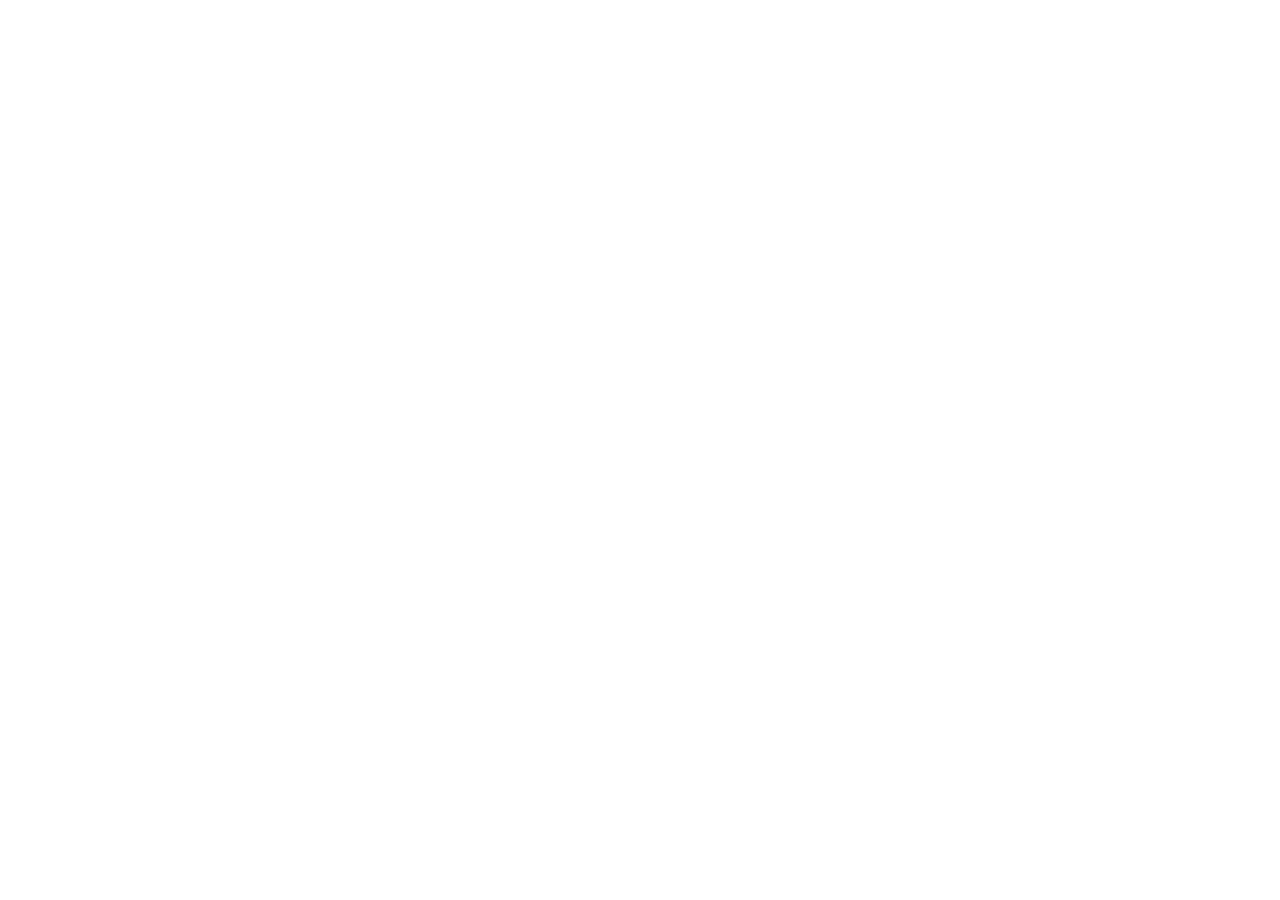
==== index.html @ cd39c68b "Primeiro Commit" ====
<!DOCTYPE html>
<html lang="pt-BR">
<head>

    <!-- Arthur Diniz -->
     <!-- João Vitor Freiria --> 
    <meta charset="UTF-8">
    <meta name="viewport" content="width=device-width, initial-scale=1.0">
    <title>The story of the Valorant characters.</title>
    <link rel="stylesheet" href="style.css">

    
</head>
<body>
    
</body>
</html>
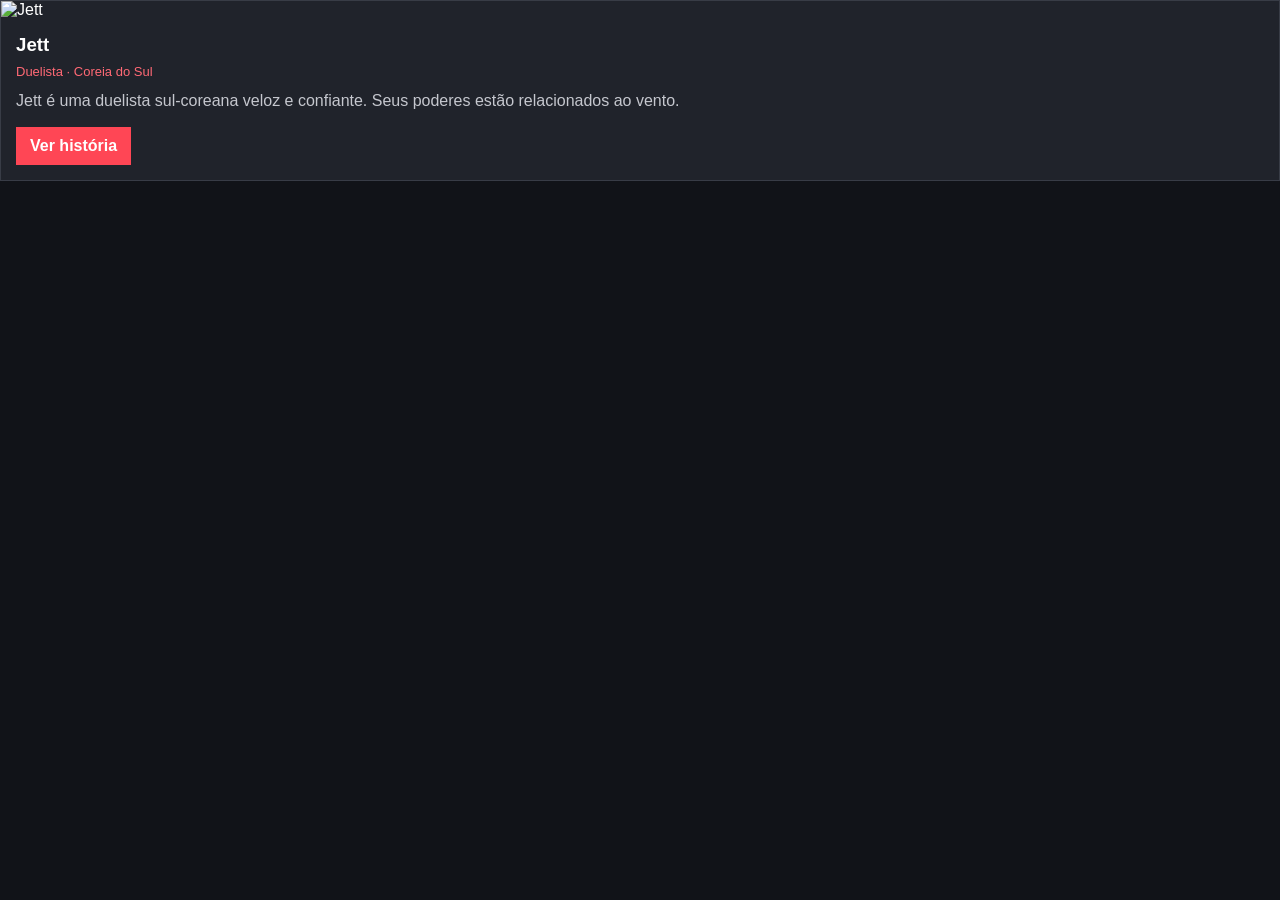
==== commit bb0e2c36: "segundo commit" ====
--- a/index.html
+++ b/index.html
@@ -9,9 +9,29 @@
     <title>The story of the Valorant characters.</title>
     <link rel="stylesheet" href="style.css">
 
-    
+
 </head>
 <body>
-    
+    <div class="card">
+    <img src="imagens/jett.svg" alt="Jett">
+
+    <div class="conteudo">
+        <h3>Jett</h3>
+
+        <div class="tag">
+            Duelista · Coreia do Sul
+        </div>
+
+        <p>
+            Jett é uma duelista sul-coreana
+            veloz e confiante. Seus poderes
+            estão relacionados ao vento.
+        </p>
+
+        <a class="botao" href="jett.html">
+            Ver história
+        </a>
+    </div>
+</div>
 </body>
 </html>
--- a/style.css
+++ b/style.css
@@ -0,0 +1,172 @@
+* {
+    margin: 0;
+    padding: 0;
+    box-sizing: border-box;
+}
+
+body {
+    font-family: Arial, sans-serif;
+    background: #111318;
+    color: white;
+}
+
+header {
+    background: #20232b;
+    padding: 20px;
+    display: flex;
+    justify-content: space-between;
+    align-items: center;
+    gap: 15px;
+    flex-wrap: wrap;
+    border-bottom: 3px solid #ff4655;
+}
+
+header h1 {
+    color: #ff4655;
+}
+
+nav {
+    display: flex;
+    gap: 15px;
+}
+
+nav a {
+    color: white;
+    text-decoration: none;
+}
+
+nav a:hover {
+    color: #ff4655;
+}
+
+main {
+    width: 92%;
+    max-width: 1200px;
+    margin: 30px auto;
+}
+
+.intro {
+    text-align: center;
+    margin-bottom: 25px;
+    animation: aparecer 1s;
+}
+
+.intro h2 {
+    margin-bottom: 10px;
+}
+
+.grade {
+    display: grid;
+    grid-template-columns: repeat(3, 1fr);
+    gap: 20px;
+}
+
+.card {
+    background: #20232b;
+    border: 1px solid #383c46;
+    position: relative;
+    transition: transform .2s;
+    overflow: hidden;
+}
+
+.card:hover {
+    transform: translateY(-5px);
+}
+
+.card img {
+    width: 100%;
+    display: block;
+}
+
+.conteudo {
+    padding: 15px;
+}
+
+.conteudo h3 {
+    margin-bottom: 8px;
+}
+
+.conteudo p {
+    color: #c5c7ce;
+    line-height: 1.5;
+}
+
+.tag {
+    color: #ff6975;
+    font-size: 13px;
+    margin-bottom: 10px;
+}
+
+.botao {
+    display: inline-block;
+    margin-top: 14px;
+    background: #ff4655;
+    color: white;
+    padding: 10px 14px;
+    text-decoration: none;
+    font-weight: bold;
+}
+
+.botao:hover {
+    background: #d92f3e;
+}
+
+.historia {
+    background: #20232b;
+    padding: 25px;
+    max-width: 850px;
+    margin: 0 auto;
+}
+
+.historia img {
+    width: 100%;
+    max-width: 640px;
+    display: block;
+    margin: 0 auto 20px;
+}
+
+.historia h2 {
+    color: #ff4655;
+    margin-bottom: 12px;
+}
+
+.historia p {
+    color: #d6d6d6;
+    line-height: 1.8;
+    margin-bottom: 15px;
+}
+
+footer {
+    text-align: center;
+    background: #20232b;
+    padding: 18px;
+    margin-top: 35px;
+    color: #aaa;
+}
+
+@keyframes aparecer {
+    from {
+        opacity: 0;
+    }
+
+    to {
+        opacity: 1;
+    }
+}
+
+@media (max-width: 800px) {
+    .grade {
+        grid-template-columns: repeat(2, 1fr);
+    }
+}
+
+@media (max-width: 520px) {
+    header {
+        flex-direction: column;
+        text-align: center;
+    }
+
+    .grade {
+        grid-template-columns: 1fr;
+    }
+}
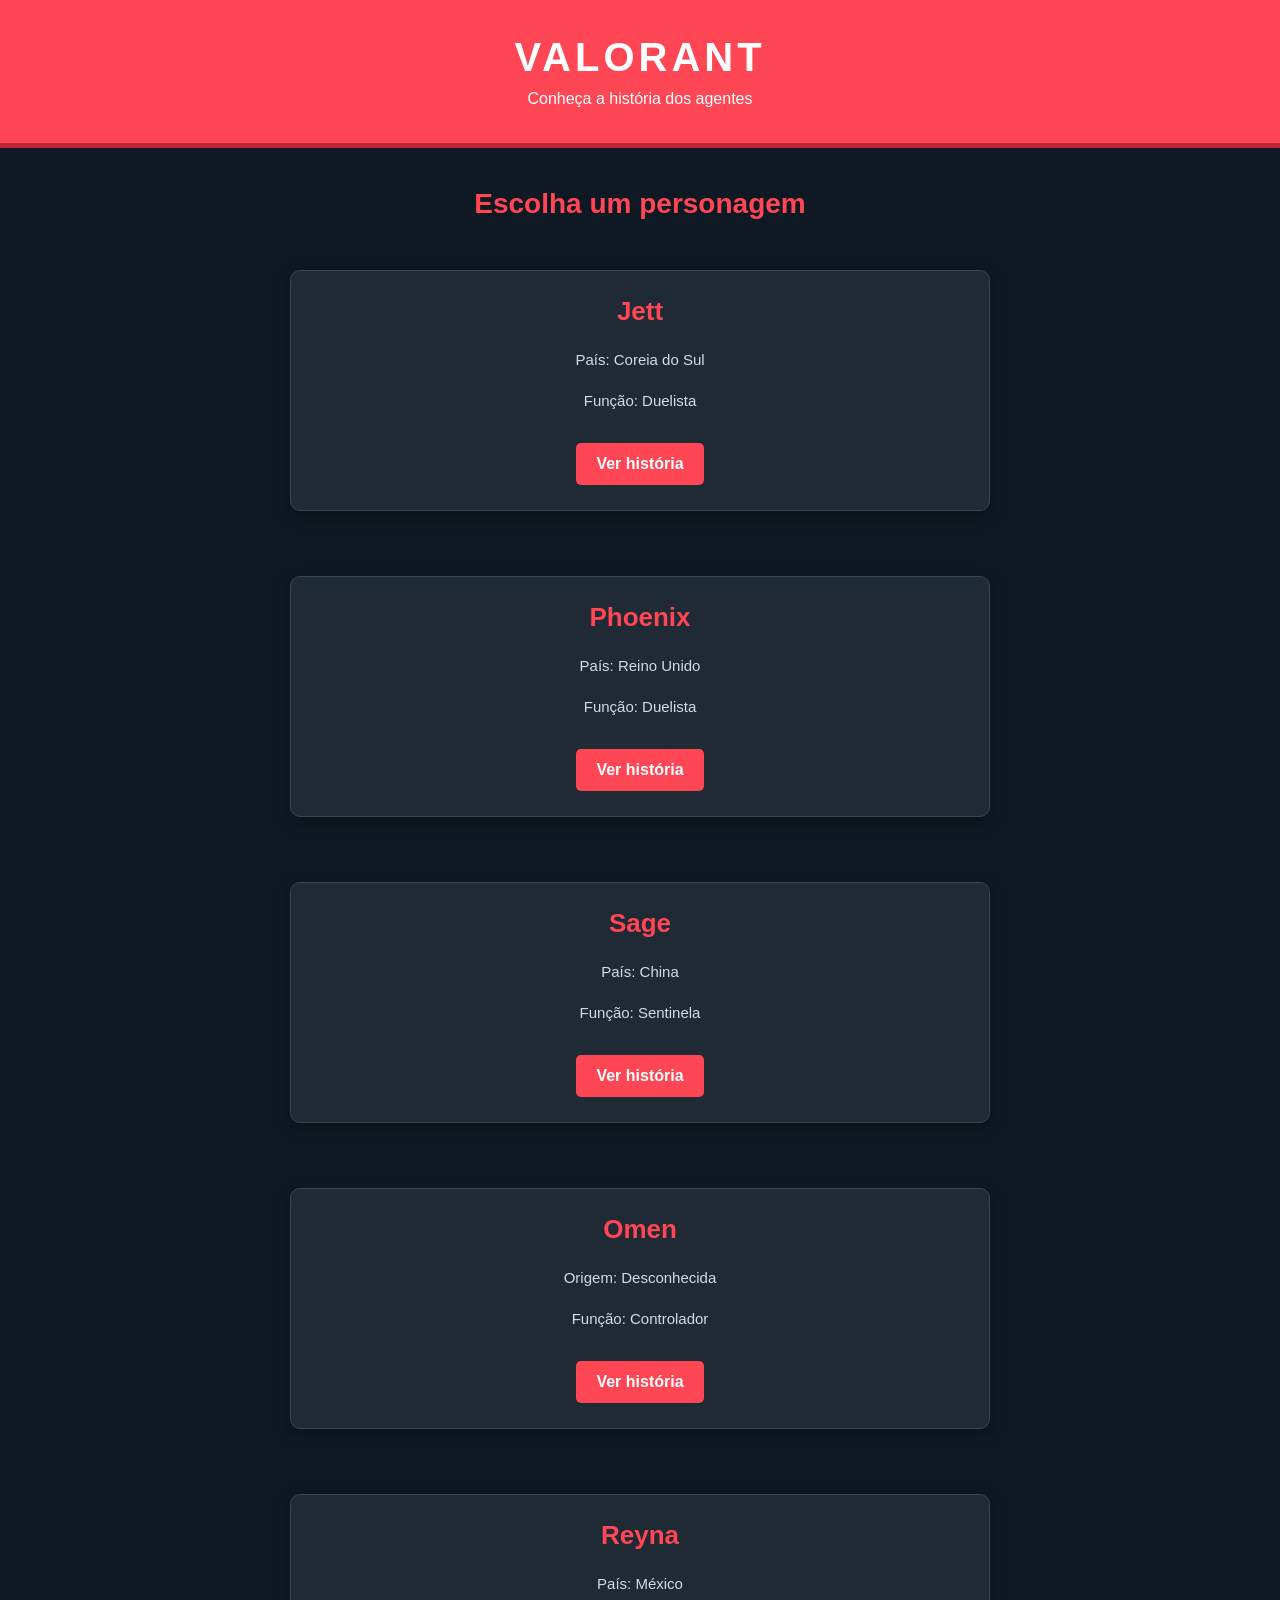
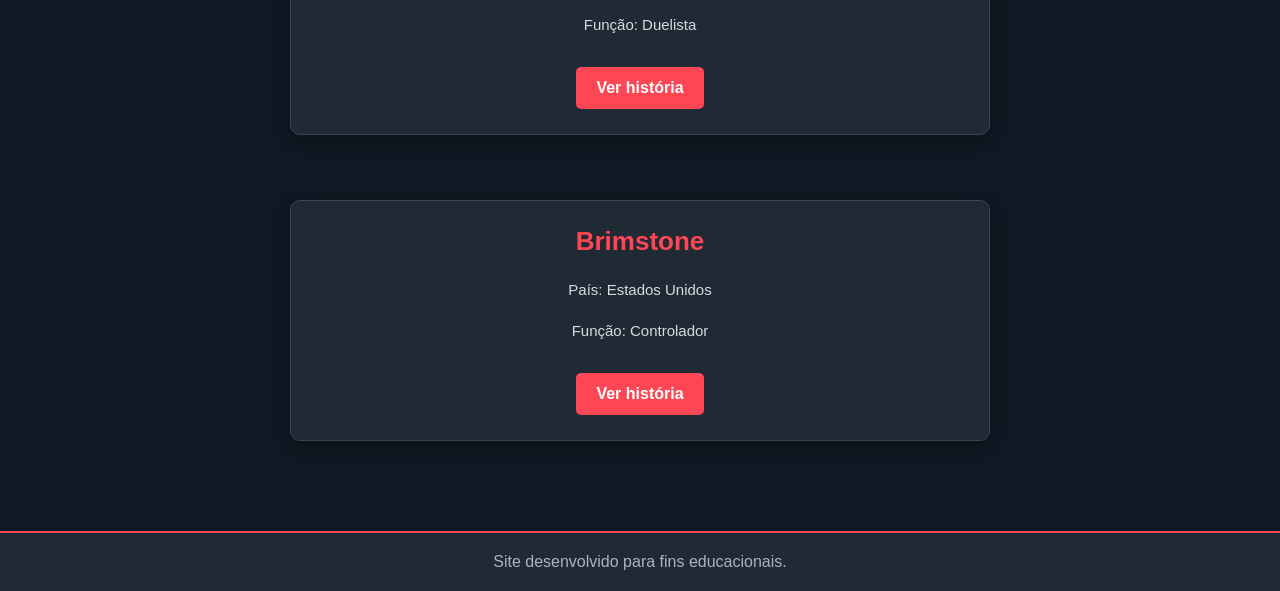
==== commit fa14b0a0: "Segundo Commit" ====
--- a/index.html
+++ b/index.html
@@ -1,37 +1,72 @@
 <!DOCTYPE html>
 <html lang="pt-BR">
 <head>
-
-    <!-- Arthur Diniz -->
-     <!-- João Vitor Freiria --> 
     <meta charset="UTF-8">
     <meta name="viewport" content="width=device-width, initial-scale=1.0">
-    <title>The story of the Valorant characters.</title>
+    <title>Histórias de VALORANT</title>
     <link rel="stylesheet" href="style.css">
-
 
 </head>
 <body>
-    <div class="card">
-    <img src="imagens/jett.svg" alt="Jett">
 
-    <div class="conteudo">
-        <h3>Jett</h3>
+    <header>
+        <h1>VALORANT</h1>
+        <p>Conheça a história dos agentes</p>
+    </header>
 
-        <div class="tag">
-            Duelista · Coreia do Sul
+    <main>
+        <h2>Escolha um personagem</h2>
+
+        <div class="container">
+
+            <div class="card">
+                <h3>Jett</h3>
+                <p>País: Coreia do Sul</p>
+                <p>Função: Duelista</p>
+                <a href="jett.html">Ver história</a>
+            </div>
+
+            <div class="card">
+                <h3>Phoenix</h3>
+                <p>País: Reino Unido</p>
+                <p>Função: Duelista</p>
+                <a href="phonix.html">Ver história</a>
+            </div>
+
+            <div class="card">
+                <h3>Sage</h3>
+                <p>País: China</p>
+                <p>Função: Sentinela</p>
+                <a href="sage.html">Ver história</a>
+            </div>
+
+            <div class="card">
+                <h3>Omen</h3>
+                <p>Origem: Desconhecida</p>
+                <p>Função: Controlador</p>
+                <a href="omen.html">Ver história</a>
+            </div>
+
+            <div class="card">
+                <h3>Reyna</h3>
+                <p>País: México</p>
+                <p>Função: Duelista</p>
+                <a href="reyna.html">Ver história</a>
+            </div>
+
+            <div class="card">
+                <h3>Brimstone</h3>
+                <p>País: Estados Unidos</p>
+                <p>Função: Controlador</p>
+                <a href="brimstone.html">Ver história</a>
+            </div>
+
         </div>
+    </main>
 
-        <p>
-            Jett é uma duelista sul-coreana
-            veloz e confiante. Seus poderes
-            estão relacionados ao vento.
-        </p>
+    <footer>
+        <p>Site desenvolvido para fins educacionais.</p>
+    </footer>
 
-        <a class="botao" href="jett.html">
-            Ver história
-        </a>
-    </div>
-</div>
 </body>
-</html>+</html>
--- a/style.css
+++ b/style.css
@@ -1,3 +1,5 @@
+
+/* Configurações gerais */
 * {
     margin: 0;
     padding: 0;
@@ -6,167 +8,150 @@
 
 body {
     font-family: Arial, sans-serif;
-    background: #111318;
+    background-color: #0f1923;
     color: white;
 }
 
+/* Cabeçalho */
 header {
-    background: #20232b;
-    padding: 20px;
-    display: flex;
-    justify-content: space-between;
-    align-items: center;
-    gap: 15px;
-    flex-wrap: wrap;
-    border-bottom: 3px solid #ff4655;
+    background-color: #ff4655;
+    text-align: center;
+    padding: 35px 20px;
+    border-bottom: 5px solid #bd2635;
 }
 
 header h1 {
+    font-size: 40px;
+    letter-spacing: 4px;
+    margin-bottom: 10px;
+}
+
+header p {
+    font-size: 16px;
+    color: #ffffff;
+}
+
+/* Conteúdo principal */
+/* Centralizar os cards das histórias */
+main {
+    display: flex;
+    flex-direction: column;
+    align-items: center;
+    justify-content: center;
+    padding: 40px 20px;
+    text-align: center;
+}
+
+main .card {
+    width: 100%;
+    max-width: 700px;
+    margin: 20px auto;
+}
+
+main > h2 {
+    font-size: 28px;
+    margin-bottom: 30px;
     color: #ff4655;
 }
 
-nav {
+/* Organização dos cards */
+.container {
     display: flex;
-    gap: 15px;
+    flex-wrap: wrap;
+    justify-content: center;
+    gap: 25px;
+    max-width: 1200px;
+    margin: auto;
 }
 
-nav a {
+/* Cards dos personagens e das histórias */
+.card {
+    display: flex;
+    flex-direction: column;
+    align-items: center;
+    
+    background-color: #1f2a35;
+    border: 1px solid #374653;
+    border-radius: 10px;
+    width: 280px;
+    padding: 25px;
+    margin: 10px;
+    box-shadow: 0 5px 15px #00000050;
+    transition: 0.3s;
+}
+
+/* Efeito ao passar o mouse */
+.card:hover {
+    transform: translateY(-8px);
+    border-color: #ff4655;
+    box-shadow: 0 10px 25px #ff465530;
+}
+
+/* Títulos dos cards */
+.card h2,
+.card h3 {
+    color: #ff4655;
+    margin-bottom: 20px;
+}
+
+.card h3 {
+    font-size: 26px;
+}
+
+/* Textos dos cards */
+.card p {
+    color: #d5dbe0;
+    font-size: 15px;
+    line-height: 1.7;
+    margin-bottom: 15px;
+}
+
+/* Botões */
+.card a {
+    display: inline-block;
+    background-color: #ff4655;
     color: white;
     text-decoration: none;
+    padding: 12px 20px;
+    margin-top: 15px;
+    border-radius: 5px;
+    font-weight: bold;
+    transition: 0.3s;
 }
 
-nav a:hover {
+/* Efeito do botão */
+.card a:hover {
+    background-color: white;
     color: #ff4655;
 }
 
-main {
-    width: 92%;
-    max-width: 1200px;
-    margin: 30px auto;
+/* Rodapé */
+footer {
+    background-color: #1f2a35;
+    color: #aab4be;
+    text-align: center;
+    padding: 20px;
+    margin-top: 30px;
+    border-top: 2px solid #ff4655;
 }
 
-.intro {
-    text-align: center;
-    margin-bottom: 25px;
-    animation: aparecer 1s;
-}
-
-.intro h2 {
-    margin-bottom: 10px;
-}
-
-.grade {
-    display: grid;
-    grid-template-columns: repeat(3, 1fr);
-    gap: 20px;
-}
-
-.card {
-    background: #20232b;
-    border: 1px solid #383c46;
-    position: relative;
-    transition: transform .2s;
-    overflow: hidden;
-}
-
-.card:hover {
-    transform: translateY(-5px);
-}
-
-.card img {
-    width: 100%;
-    display: block;
-}
-
-.conteudo {
-    padding: 15px;
-}
-
-.conteudo h3 {
-    margin-bottom: 8px;
-}
-
-.conteudo p {
-    color: #c5c7ce;
-    line-height: 1.5;
-}
-
-.tag {
-    color: #ff6975;
-    font-size: 13px;
-    margin-bottom: 10px;
-}
-
-.botao {
-    display: inline-block;
-    margin-top: 14px;
-    background: #ff4655;
-    color: white;
-    padding: 10px 14px;
-    text-decoration: none;
-    font-weight: bold;
-}
-
-.botao:hover {
-    background: #d92f3e;
-}
-
-.historia {
-    background: #20232b;
-    padding: 25px;
-    max-width: 850px;
-    margin: 0 auto;
-}
-
-.historia img {
-    width: 100%;
-    max-width: 640px;
-    display: block;
-    margin: 0 auto 20px;
-}
-
-.historia h2 {
-    color: #ff4655;
-    margin-bottom: 12px;
-}
-
-.historia p {
-    color: #d6d6d6;
-    line-height: 1.8;
-    margin-bottom: 15px;
-}
-
-footer {
-    text-align: center;
-    background: #20232b;
-    padding: 18px;
-    margin-top: 35px;
-    color: #aaa;
-}
-
-@keyframes aparecer {
-    from {
-        opacity: 0;
+/* Ajustes para celulares */
+@media (max-width: 600px) {
+    header h1 {
+        font-size: 30px;
     }
 
-    to {
-        opacity: 1;
+    main {
+        padding: 25px 10px;
+    }
+
+    .container {
+        gap: 10px;
+    }
+
+    .card {
+        width: 100%;
+        max-width: 350px;
+        margin: 10px auto;
     }
 }
-
-@media (max-width: 800px) {
-    .grade {
-        grid-template-columns: repeat(2, 1fr);
-    }
-}
-
-@media (max-width: 520px) {
-    header {
-        flex-direction: column;
-        text-align: center;
-    }
-
-    .grade {
-        grid-template-columns: 1fr;
-    }
-}
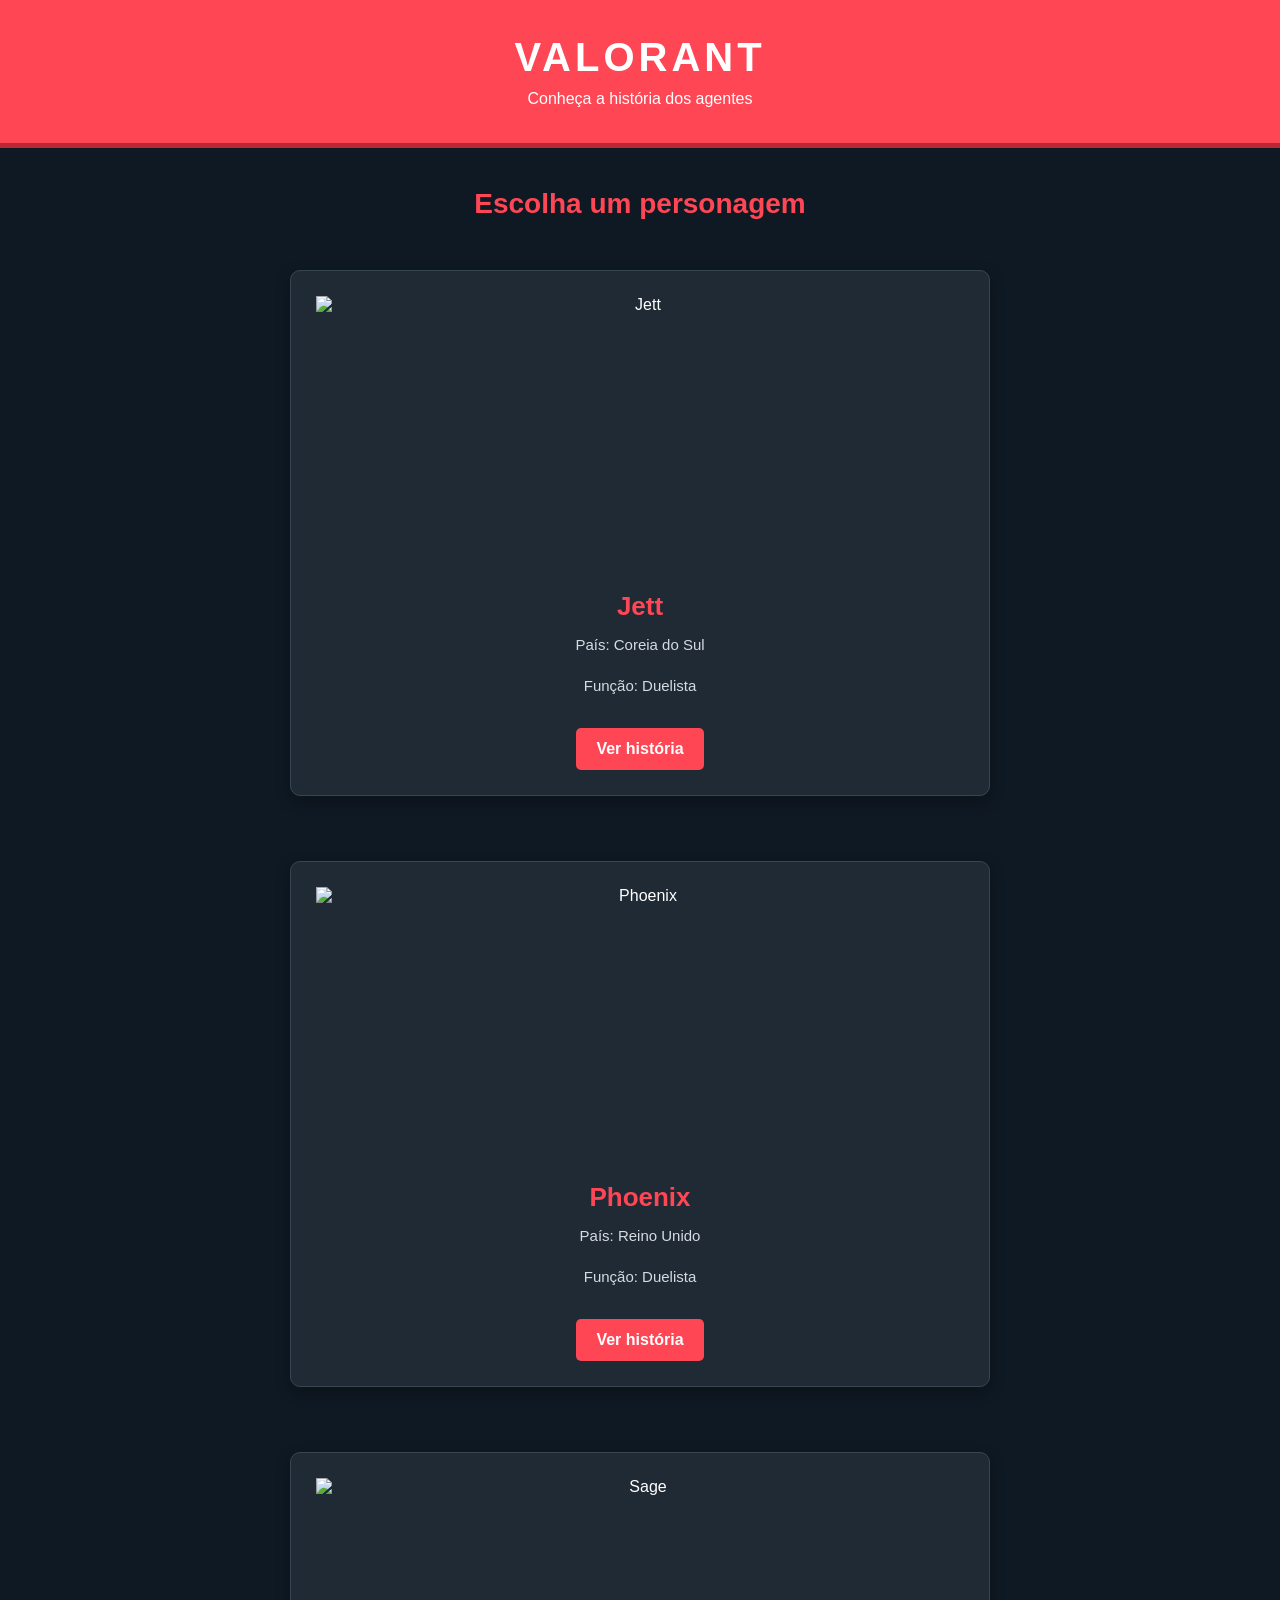
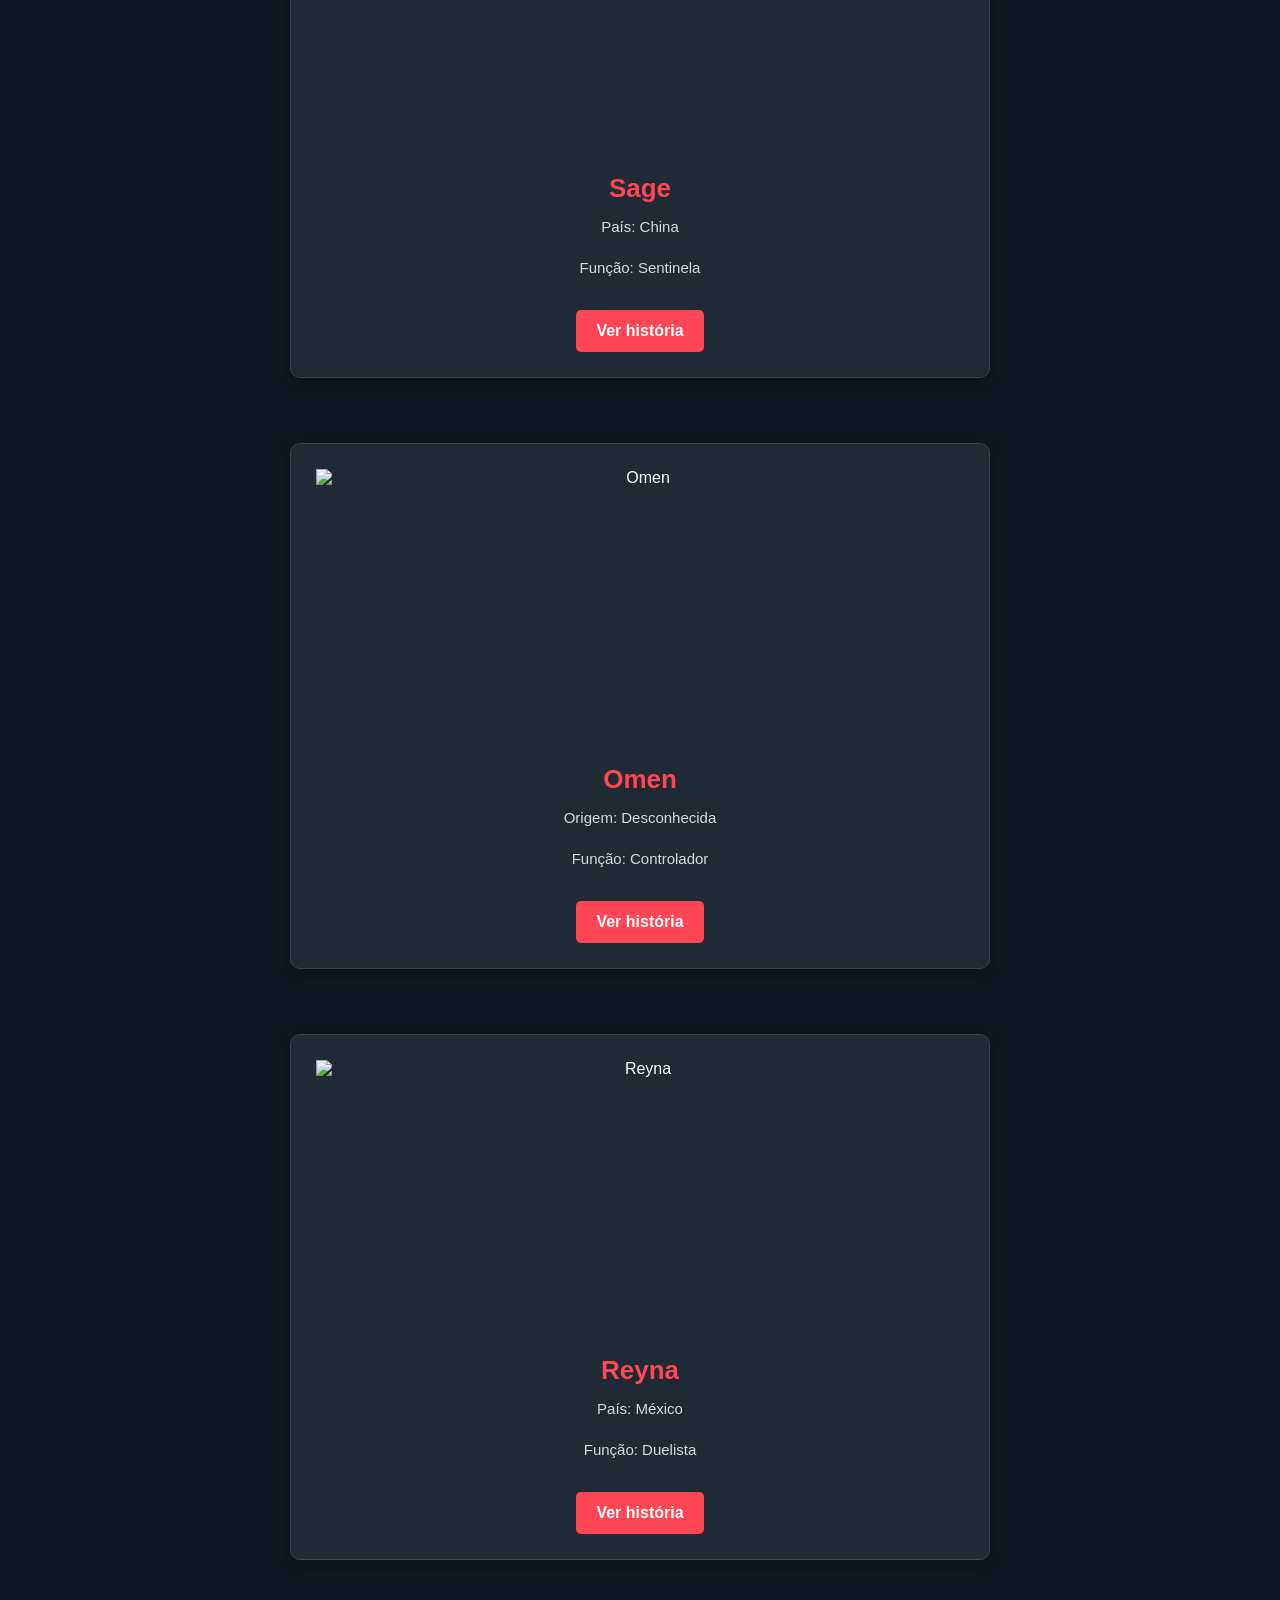
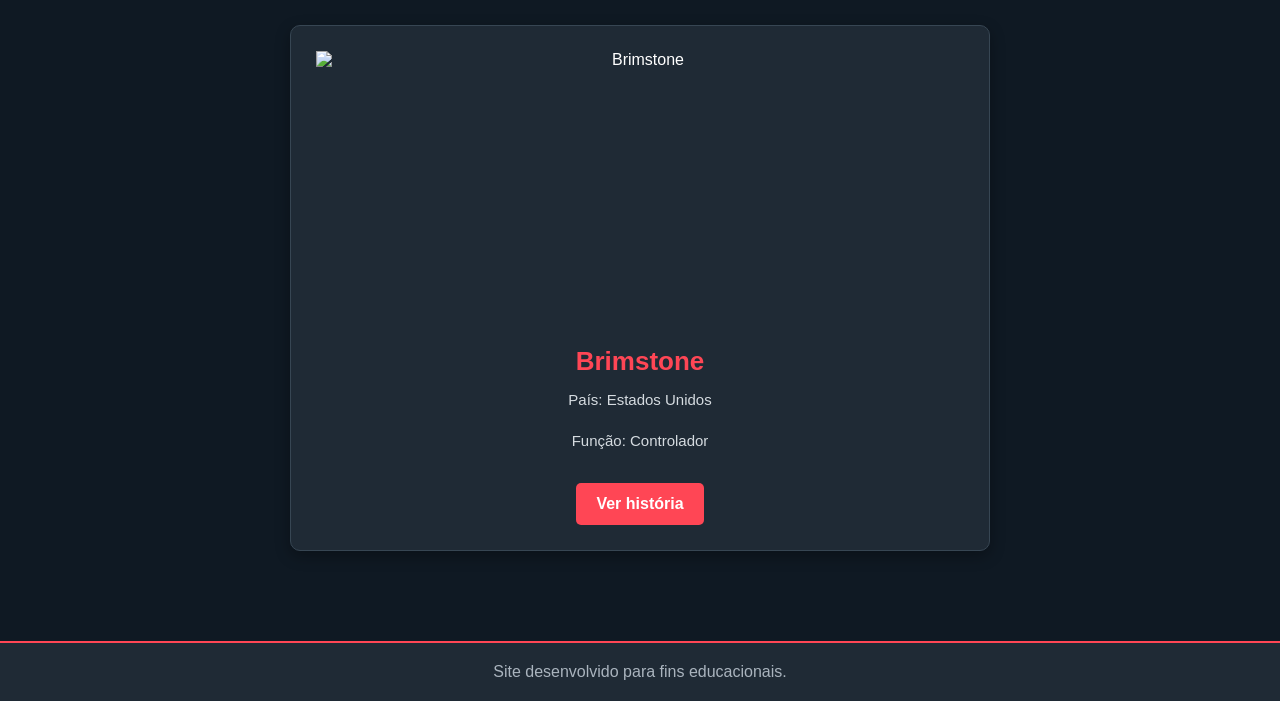
==== commit 2827fa22: "Adicionando imagens" ====
--- a/index.html
+++ b/index.html
@@ -1,3 +1,4 @@
+
 <!DOCTYPE html>
 <html lang="pt-BR">
 <head>
@@ -5,7 +6,6 @@
     <meta name="viewport" content="width=device-width, initial-scale=1.0">
     <title>Histórias de VALORANT</title>
     <link rel="stylesheet" href="style.css">
-
 </head>
 <body>
 
@@ -20,6 +20,7 @@
         <div class="container">
 
             <div class="card">
+                <img src="https://media.valorant-api.com/agents/add6443a-41bd-e414-f6ad-e58d267f4e95/fullportrait.png" alt="Jett">
                 <h3>Jett</h3>
                 <p>País: Coreia do Sul</p>
                 <p>Função: Duelista</p>
@@ -27,6 +28,7 @@
             </div>
 
             <div class="card">
+                <img src="https://media.valorant-api.com/agents/eb93336a-449b-9c1b-0a54-a891f7921d69/fullportrait.png" alt="Phoenix">
                 <h3>Phoenix</h3>
                 <p>País: Reino Unido</p>
                 <p>Função: Duelista</p>
@@ -34,6 +36,7 @@
             </div>
 
             <div class="card">
+                <img src="https://media.valorant-api.com/agents/569fdd95-4d10-43ab-ca70-79becc718b46/fullportrait.png" alt="Sage">
                 <h3>Sage</h3>
                 <p>País: China</p>
                 <p>Função: Sentinela</p>
@@ -41,6 +44,7 @@
             </div>
 
             <div class="card">
+                <img src="https://media.valorant-api.com/agents/8e253930-4c05-31dd-1b6c-968525494517/fullportrait.png" alt="Omen">
                 <h3>Omen</h3>
                 <p>Origem: Desconhecida</p>
                 <p>Função: Controlador</p>
@@ -48,6 +52,7 @@
             </div>
 
             <div class="card">
+                <img src="https://media.valorant-api.com/agents/a3bfb853-43b2-7238-a4f1-ad90e9e46bcc/fullportrait.png" alt="Reyna">
                 <h3>Reyna</h3>
                 <p>País: México</p>
                 <p>Função: Duelista</p>
@@ -55,6 +60,7 @@
             </div>
 
             <div class="card">
+                <img src="https://media.valorant-api.com/agents/9f0d8ba9-4140-b941-57d3-a7ad57c6b417/fullportrait.png" alt="Brimstone">
                 <h3>Brimstone</h3>
                 <p>País: Estados Unidos</p>
                 <p>Função: Controlador</p>
--- a/style.css
+++ b/style.css
@@ -155,3 +155,29 @@
         margin: 10px auto;
     }
 }
+/*imagens dos personagens*/
+
+.container {
+    display: flex;
+    justify-content: center;
+    flex-wrap: wrap;
+    gap: 25px;
+}
+
+.card {
+    width: 250px;
+    text-align: center;
+    overflow: hidden;
+}
+
+.card img {
+    width: 100%;
+    height: 280px;
+    object-fit: contain;
+    display: block;
+    margin: 0 auto 15px;
+}
+
+.card h3 {
+    margin-bottom: 10px;
+}
